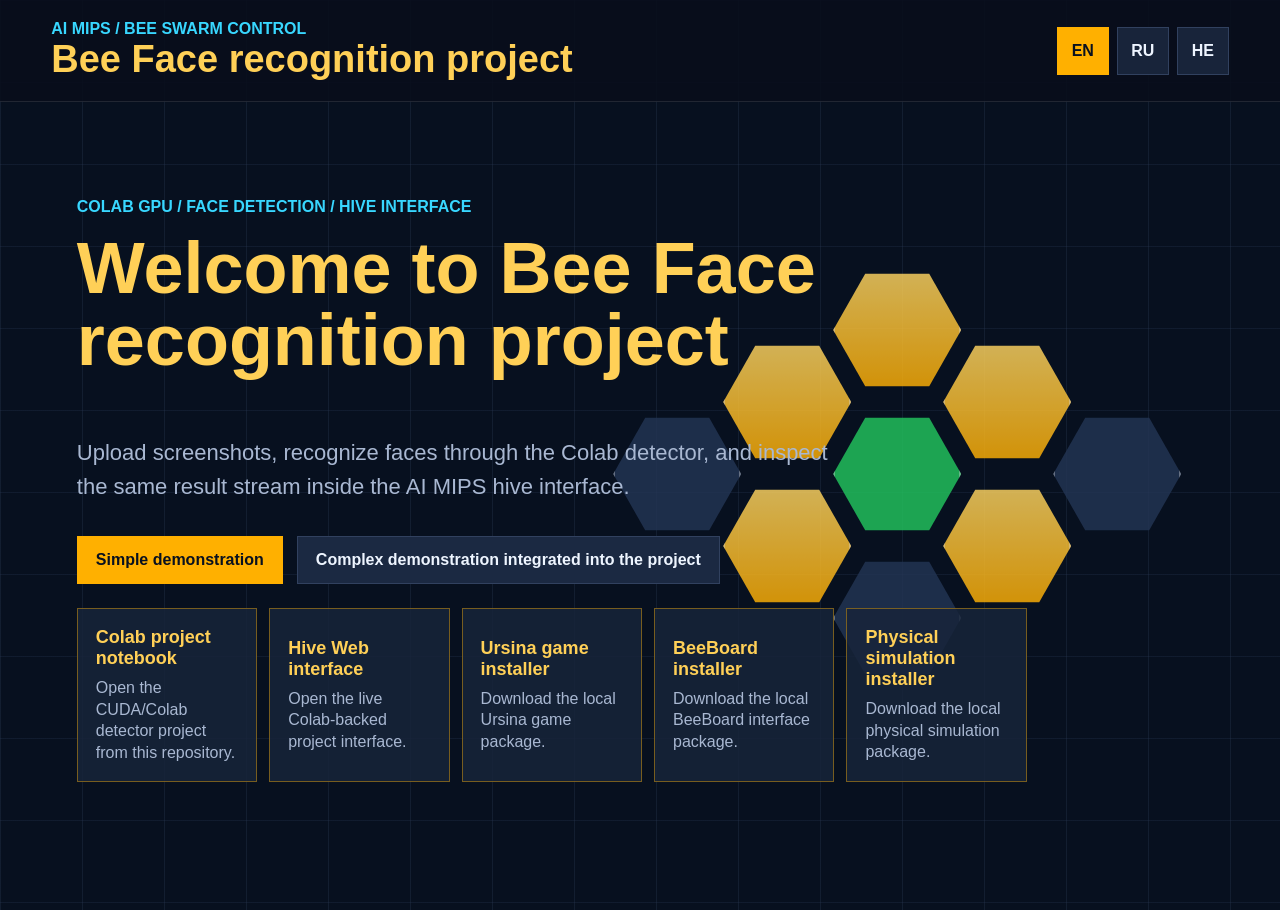
==== backup/index.html @ 32184460 "Open local BeeBoard directly" ====
<!doctype html>
<html lang="en">
<head>
  <meta charset="utf-8">
  <meta name="viewport" content="width=device-width, initial-scale=1">
  <title>Bee Face recognition project</title>
  <link rel="stylesheet" href="styles.css">
</head>
<body>
  <header class="topbar">
    <div>
      <div class="eyebrow">AI MIPS / BEE SWARM CONTROL</div>
      <h1>Bee Face recognition project</h1>
    </div>
    <nav class="nav">
      <button class="lang active" data-lang="en">EN</button>
      <button class="lang" data-lang="ru">RU</button>
      <button class="lang" data-lang="he">HE</button>
    </nav>
  </header>

  <main>
    <section id="home" class="hero view active">
      <div class="hero-copy">
        <p class="kicker" data-i18n="kicker">COLAB GPU / FACE DETECTION / HIVE INTERFACE</p>
        <h2 data-i18n="title">Welcome to Bee Face recognition project</h2>
        <p class="lead" data-i18n="lead">
          Upload screenshots, recognize faces through the Colab detector, and inspect the same result stream inside the AI MIPS hive interface.
        </p>
        <div class="actions">
          <button class="primary" data-target="simple" data-i18n="simple">Simple demonstration</button>
          <button class="secondary" data-target="complex" data-i18n="complex">Complex demonstration integrated into the project</button>
        </div>
        <div class="tool-links" aria-label="Connected project tools">
          <a class="tool-card" href="https://colab.research.google.com/github/Holodininyaroslav/bee-face-recognition-project/blob/main/colab/colab_public_one_image_site.ipynb" target="_blank" rel="noreferrer">
            <strong data-i18n="toolColab">Colab project notebook</strong>
            <span data-i18n="toolColabText">Open the CUDA/Colab detector project from this repository.</span>
          </a>
          <a class="tool-card" href="https://ee07e4d13143a83c91.gradio.live/hive-web" target="_blank" rel="noreferrer">
            <strong data-i18n="toolHive">Hive Web interface</strong>
            <span data-i18n="toolHiveText">Open the live Colab-backed project interface.</span>
          </a>
          <a class="tool-card" href="https://github.com/Holodininyaroslav/bee-face-recognition-project/releases/latest/download/bee_ursina_game_installer.zip" target="_blank" rel="noreferrer">
            <strong data-i18n="toolUrsina">Ursina game installer</strong>
            <span data-i18n="toolUrsinaText">Download the local Ursina game package.</span>
          </a>
          <a class="tool-card" href="https://github.com/Holodininyaroslav/bee-face-recognition-project/releases/latest/download/beeboard_interface_installer.zip" target="_blank" rel="noreferrer">
            <strong data-i18n="toolBeeBoard">BeeBoard installer</strong>
            <span data-i18n="toolBeeBoardText">Download the local BeeBoard interface package.</span>
          </a>
          <a class="tool-card" href="https://github.com/Holodininyaroslav/bee-face-recognition-project/releases/latest/download/physical_simulation_installer.zip" target="_blank" rel="noreferrer">
            <strong data-i18n="toolPhysical">Physical simulation installer</strong>
            <span data-i18n="toolPhysicalText">Download the local physical simulation package.</span>
          </a>
        </div>
      </div>
      <div class="honey-art" aria-hidden="true">
        <span></span><span></span><span></span><span></span><span></span>
        <span></span><span></span><span></span><span></span>
      </div>
    </section>

    <section id="simple" class="view panel">
      <div class="panel-head">
        <div>
          <p class="kicker" data-i18n="simpleKicker">SIMPLE MODE</p>
          <h2 data-i18n="simpleTitle">Simple face recognition demo</h2>
        </div>
        <button class="ghost" data-target="home" data-i18n="back">Back</button>
      </div>
      <div class="split">
        <div class="drop">
          <input id="imageInput" type="file" accept="image/*">
          <img id="preview" alt="">
          <p id="dropText" data-i18n="drop">Choose an image, then open the live Colab detector.</p>
        </div>
        <div class="result">
          <h3 data-i18n="liveDetector">Live detector</h3>
          <p data-i18n="simpleNote">
            GitHub Pages is static, so recognition runs on the connected Colab service.
          </p>
          <a class="primary link" href="https://ee07e4d13143a83c91.gradio.live/" target="_blank" rel="noreferrer" data-i18n="openColab">
            Open Colab detector
          </a>
        </div>
      </div>
    </section>

    <section id="complex" class="view panel full">
      <div class="panel-head">
        <div>
          <p class="kicker" data-i18n="complexKicker">INTEGRATED MODE</p>
          <h2 data-i18n="complexTitle">AI MIPS Hive Web</h2>
        </div>
        <div class="panel-actions">
          <a class="ghost link" href="https://colab.research.google.com/github/Holodininyaroslav/bee-face-recognition-project/blob/main/colab/colab_public_one_image_site.ipynb" target="_blank" rel="noreferrer" data-i18n="openColabProject">Open Colab project</a>
          <a class="ghost link" href="https://ee07e4d13143a83c91.gradio.live/hive-web" target="_blank" rel="noreferrer" data-i18n="openHive">Open Hive Web</a>
          <a class="ghost link" href="https://github.com/Holodininyaroslav/bee-face-recognition-project/releases/latest/download/bee_ursina_game_installer.zip" target="_blank" rel="noreferrer" data-i18n="downloadUrsina">Ursina installer</a>
          <a class="ghost link" href="https://github.com/Holodininyaroslav/bee-face-recognition-project/releases/latest/download/beeboard_interface_installer.zip" target="_blank" rel="noreferrer" data-i18n="downloadBeeBoard">BeeBoard installer</a>
          <a class="ghost link" href="https://github.com/Holodininyaroslav/bee-face-recognition-project/releases/latest/download/physical_simulation_installer.zip" target="_blank" rel="noreferrer" data-i18n="downloadPhysical">Physical installer</a>
          <button class="ghost" data-target="home" data-i18n="back">Back</button>
        </div>
      </div>
      <div class="iframe-shell">
        <iframe
          title="AI MIPS Hive Web"
          src="https://ee07e4d13143a83c91.gradio.live/hive-web"
          loading="lazy"
          referrerpolicy="no-referrer">
        </iframe>
      </div>
    </section>
  </main>

  <script src="script.js"></script>
</body>
</html>
---- backup/styles.css ----
:root {
  color-scheme: dark;
  --bg: #07101f;
  --panel: #101827;
  --panel-2: #17243a;
  --line: #31415f;
  --gold: #ffb000;
  --gold-2: #ffd057;
  --cyan: #38d7ff;
  --green: #67f097;
  --text: #eef5ff;
  --muted: #a9b8d2;
}

* { box-sizing: border-box; }

body {
  margin: 0;
  min-height: 100vh;
  background:
    linear-gradient(90deg, rgba(49,65,95,.28) 1px, transparent 1px) 0 0 / 82px 82px,
    linear-gradient(rgba(49,65,95,.24) 1px, transparent 1px) 0 0 / 82px 82px,
    var(--bg);
  color: var(--text);
  font-family: Segoe UI, Arial, sans-serif;
}

.topbar {
  min-height: 92px;
  display: flex;
  align-items: center;
  justify-content: space-between;
  gap: 24px;
  padding: 20px clamp(18px, 4vw, 56px);
  border-bottom: 1px solid rgba(255,255,255,.1);
  background: rgba(8, 13, 27, .88);
}

.eyebrow, .kicker {
  color: var(--cyan);
  font-weight: 900;
  text-transform: uppercase;
  letter-spacing: 0;
}

h1, h2, h3, p { margin-top: 0; }

h1 {
  margin-bottom: 0;
  color: var(--gold-2);
  font-size: clamp(24px, 3vw, 38px);
}

h2 {
  color: var(--gold-2);
  font-size: clamp(34px, 6vw, 72px);
  line-height: 1;
  max-width: 900px;
}

.nav {
  display: flex;
  gap: 8px;
}

button, .link {
  min-height: 48px;
  border: 1px solid var(--line);
  background: #18243a;
  color: var(--text);
  font: inherit;
  font-weight: 900;
  cursor: pointer;
  padding: 12px 18px;
  text-decoration: none;
}

button:hover, .link:hover { border-color: var(--gold); }

.lang {
  width: 52px;
  padding-inline: 0;
}

.lang.active, .primary {
  background: var(--gold);
  color: #09111f;
  border-color: var(--gold);
}

.secondary {
  background: #1b2942;
  color: var(--text);
}

.ghost {
  background: transparent;
}

.view {
  display: none;
}

.view.active {
  display: block;
}

.hero {
  min-height: calc(100vh - 92px);
  position: relative;
  overflow: hidden;
  padding: clamp(40px, 8vw, 96px) clamp(18px, 6vw, 88px);
}

.hero-copy {
  position: relative;
  z-index: 2;
  max-width: 950px;
}

.lead {
  max-width: 760px;
  color: var(--muted);
  font-size: 22px;
  line-height: 1.55;
}

.actions {
  display: flex;
  flex-wrap: wrap;
  gap: 14px;
  margin-top: 32px;
}

.tool-links {
  display: grid;
  grid-template-columns: repeat(5, minmax(150px, 1fr));
  gap: 12px;
  max-width: 1180px;
  margin-top: 24px;
}

.tool-card {
  min-height: 116px;
  display: flex;
  flex-direction: column;
  justify-content: center;
  gap: 8px;
  padding: 18px;
  border: 1px solid rgba(255, 176, 0, .42);
  background: rgba(23, 36, 58, .84);
  color: var(--text);
  text-decoration: none;
}

.tool-card:hover {
  border-color: var(--gold);
  background: rgba(255, 176, 0, .14);
}

.tool-card strong {
  color: var(--gold-2);
  font-size: 18px;
}

.tool-card span {
  color: var(--muted);
  line-height: 1.35;
}

.honey-art {
  position: absolute;
  right: 6vw;
  top: 16vh;
  width: min(46vw, 560px);
  height: min(46vw, 560px);
  opacity: .82;
}

.honey-art span {
  position: absolute;
  width: 128px;
  aspect-ratio: 1;
  clip-path: polygon(25% 6%, 75% 6%, 100% 50%, 75% 94%, 25% 94%, 0 50%);
  background: linear-gradient(#ffd766, #ffae00);
  border: 2px solid rgba(255,255,255,.4);
}

.honey-art span:nth-child(1) { left: 190px; top: 20px; }
.honey-art span:nth-child(2) { left: 80px; top: 92px; }
.honey-art span:nth-child(3) { left: 300px; top: 92px; }
.honey-art span:nth-child(4) { left: 190px; top: 164px; background: #22c55e; }
.honey-art span:nth-child(5) { left: 80px; top: 236px; }
.honey-art span:nth-child(6) { left: 300px; top: 236px; }
.honey-art span:nth-child(7) { left: 190px; top: 308px; background: #233554; }
.honey-art span:nth-child(8) { left: 410px; top: 164px; background: #233554; }
.honey-art span:nth-child(9) { left: -30px; top: 164px; background: #233554; }

.panel {
  margin: clamp(18px, 4vw, 48px);
  padding: clamp(18px, 3vw, 32px);
  border: 1px solid var(--line);
  background: rgba(16, 24, 39, .94);
}

.panel.full {
  margin: 16px;
  padding: 16px;
}

.panel-head {
  display: flex;
  align-items: start;
  justify-content: space-between;
  gap: 20px;
  margin-bottom: 20px;
}

.panel-actions {
  display: flex;
  flex-wrap: wrap;
  justify-content: flex-end;
  gap: 10px;
}

.panel h2 {
  font-size: clamp(28px, 4vw, 46px);
}

.split {
  display: grid;
  grid-template-columns: minmax(280px, 1fr) minmax(280px, 1fr);
  gap: 20px;
}

.drop, .result {
  min-height: 360px;
  border: 1px solid var(--line);
  background: #0b1324;
  padding: 22px;
}

.drop input {
  width: 100%;
  margin-bottom: 18px;
}

.drop img {
  display: none;
  width: 100%;
  max-height: 260px;
  object-fit: contain;
  border: 1px solid var(--line);
  background: #060b14;
}

.drop.has-image img { display: block; }

.result p {
  color: var(--muted);
  line-height: 1.5;
}

.iframe-shell {
  height: calc(100vh - 190px);
  min-height: 620px;
  border: 1px solid var(--line);
  background: #050a14;
}

iframe {
  width: 100%;
  height: 100%;
  border: 0;
}

@media (max-width: 820px) {
  .topbar, .panel-head, .split {
    display: block;
  }
  .nav, .actions, .panel-actions {
    margin-top: 16px;
  }
  .tool-links {
    grid-template-columns: 1fr;
  }
  .honey-art {
    opacity: .28;
    right: -160px;
  }
}
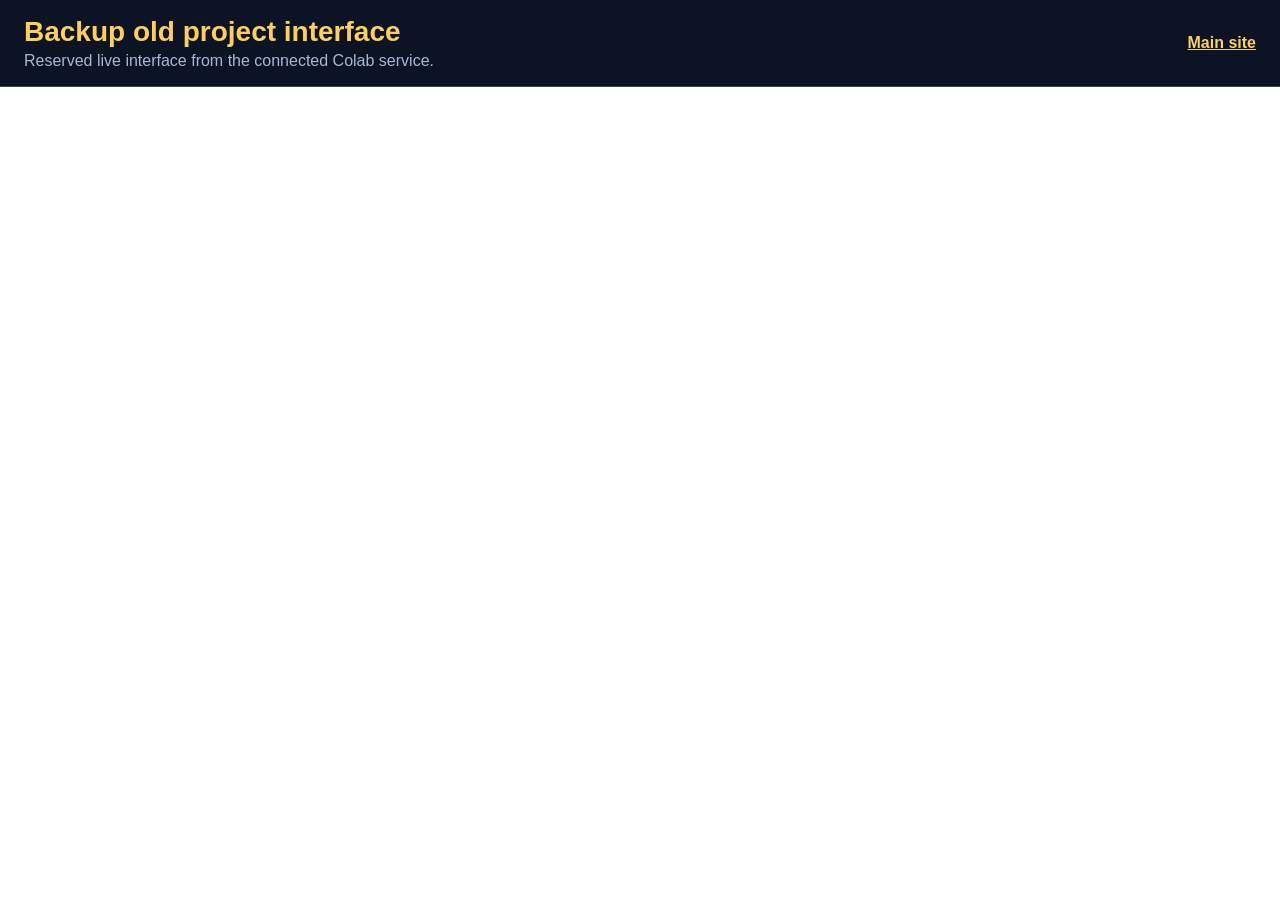
==== commit 3417dcfe: "Fix Pages project routing and backup site" ====
--- a/backup/index.html
+++ b/backup/index.html
@@ -3,115 +3,30 @@
 <head>
   <meta charset="utf-8">
   <meta name="viewport" content="width=device-width, initial-scale=1">
-  <title>Bee Face recognition project</title>
-  <link rel="stylesheet" href="styles.css">
+  <title>Backup Bee Face recognition interface</title>
+  <style>
+    :root { color-scheme: dark; --bg:#07101f; --line:#31415f; --gold:#ffd057; --text:#eef5ff; --muted:#a9b8d2; }
+    * { box-sizing: border-box; }
+    body { margin:0; min-height:100vh; background:var(--bg); color:var(--text); font-family:Segoe UI,Arial,sans-serif; }
+    header { min-height:76px; display:flex; align-items:center; justify-content:space-between; gap:18px; padding:16px 24px; border-bottom:1px solid var(--line); background:#0b1324; }
+    h1 { margin:0; color:var(--gold); font-size:28px; }
+    p { margin:4px 0 0; color:var(--muted); }
+    a { color:var(--gold); font-weight:800; }
+    iframe { display:block; width:100%; height:calc(100vh - 76px); border:0; background:#050a14; }
+  </style>
 </head>
 <body>
-  <header class="topbar">
+  <header>
     <div>
-      <div class="eyebrow">AI MIPS / BEE SWARM CONTROL</div>
-      <h1>Bee Face recognition project</h1>
+      <h1>Backup old project interface</h1>
+      <p>Reserved live interface from the connected Colab service.</p>
     </div>
-    <nav class="nav">
-      <button class="lang active" data-lang="en">EN</button>
-      <button class="lang" data-lang="ru">RU</button>
-      <button class="lang" data-lang="he">HE</button>
-    </nav>
+    <a href="../">Main site</a>
   </header>
-
-  <main>
-    <section id="home" class="hero view active">
-      <div class="hero-copy">
-        <p class="kicker" data-i18n="kicker">COLAB GPU / FACE DETECTION / HIVE INTERFACE</p>
-        <h2 data-i18n="title">Welcome to Bee Face recognition project</h2>
-        <p class="lead" data-i18n="lead">
-          Upload screenshots, recognize faces through the Colab detector, and inspect the same result stream inside the AI MIPS hive interface.
-        </p>
-        <div class="actions">
-          <button class="primary" data-target="simple" data-i18n="simple">Simple demonstration</button>
-          <button class="secondary" data-target="complex" data-i18n="complex">Complex demonstration integrated into the project</button>
-        </div>
-        <div class="tool-links" aria-label="Connected project tools">
-          <a class="tool-card" href="https://colab.research.google.com/github/Holodininyaroslav/bee-face-recognition-project/blob/main/colab/colab_public_one_image_site.ipynb" target="_blank" rel="noreferrer">
-            <strong data-i18n="toolColab">Colab project notebook</strong>
-            <span data-i18n="toolColabText">Open the CUDA/Colab detector project from this repository.</span>
-          </a>
-          <a class="tool-card" href="https://ee07e4d13143a83c91.gradio.live/hive-web" target="_blank" rel="noreferrer">
-            <strong data-i18n="toolHive">Hive Web interface</strong>
-            <span data-i18n="toolHiveText">Open the live Colab-backed project interface.</span>
-          </a>
-          <a class="tool-card" href="https://github.com/Holodininyaroslav/bee-face-recognition-project/releases/latest/download/bee_ursina_game_installer.zip" target="_blank" rel="noreferrer">
-            <strong data-i18n="toolUrsina">Ursina game installer</strong>
-            <span data-i18n="toolUrsinaText">Download the local Ursina game package.</span>
-          </a>
-          <a class="tool-card" href="https://github.com/Holodininyaroslav/bee-face-recognition-project/releases/latest/download/beeboard_interface_installer.zip" target="_blank" rel="noreferrer">
-            <strong data-i18n="toolBeeBoard">BeeBoard installer</strong>
-            <span data-i18n="toolBeeBoardText">Download the local BeeBoard interface package.</span>
-          </a>
-          <a class="tool-card" href="https://github.com/Holodininyaroslav/bee-face-recognition-project/releases/latest/download/physical_simulation_installer.zip" target="_blank" rel="noreferrer">
-            <strong data-i18n="toolPhysical">Physical simulation installer</strong>
-            <span data-i18n="toolPhysicalText">Download the local physical simulation package.</span>
-          </a>
-        </div>
-      </div>
-      <div class="honey-art" aria-hidden="true">
-        <span></span><span></span><span></span><span></span><span></span>
-        <span></span><span></span><span></span><span></span>
-      </div>
-    </section>
-
-    <section id="simple" class="view panel">
-      <div class="panel-head">
-        <div>
-          <p class="kicker" data-i18n="simpleKicker">SIMPLE MODE</p>
-          <h2 data-i18n="simpleTitle">Simple face recognition demo</h2>
-        </div>
-        <button class="ghost" data-target="home" data-i18n="back">Back</button>
-      </div>
-      <div class="split">
-        <div class="drop">
-          <input id="imageInput" type="file" accept="image/*">
-          <img id="preview" alt="">
-          <p id="dropText" data-i18n="drop">Choose an image, then open the live Colab detector.</p>
-        </div>
-        <div class="result">
-          <h3 data-i18n="liveDetector">Live detector</h3>
-          <p data-i18n="simpleNote">
-            GitHub Pages is static, so recognition runs on the connected Colab service.
-          </p>
-          <a class="primary link" href="https://ee07e4d13143a83c91.gradio.live/" target="_blank" rel="noreferrer" data-i18n="openColab">
-            Open Colab detector
-          </a>
-        </div>
-      </div>
-    </section>
-
-    <section id="complex" class="view panel full">
-      <div class="panel-head">
-        <div>
-          <p class="kicker" data-i18n="complexKicker">INTEGRATED MODE</p>
-          <h2 data-i18n="complexTitle">AI MIPS Hive Web</h2>
-        </div>
-        <div class="panel-actions">
-          <a class="ghost link" href="https://colab.research.google.com/github/Holodininyaroslav/bee-face-recognition-project/blob/main/colab/colab_public_one_image_site.ipynb" target="_blank" rel="noreferrer" data-i18n="openColabProject">Open Colab project</a>
-          <a class="ghost link" href="https://ee07e4d13143a83c91.gradio.live/hive-web" target="_blank" rel="noreferrer" data-i18n="openHive">Open Hive Web</a>
-          <a class="ghost link" href="https://github.com/Holodininyaroslav/bee-face-recognition-project/releases/latest/download/bee_ursina_game_installer.zip" target="_blank" rel="noreferrer" data-i18n="downloadUrsina">Ursina installer</a>
-          <a class="ghost link" href="https://github.com/Holodininyaroslav/bee-face-recognition-project/releases/latest/download/beeboard_interface_installer.zip" target="_blank" rel="noreferrer" data-i18n="downloadBeeBoard">BeeBoard installer</a>
-          <a class="ghost link" href="https://github.com/Holodininyaroslav/bee-face-recognition-project/releases/latest/download/physical_simulation_installer.zip" target="_blank" rel="noreferrer" data-i18n="downloadPhysical">Physical installer</a>
-          <button class="ghost" data-target="home" data-i18n="back">Back</button>
-        </div>
-      </div>
-      <div class="iframe-shell">
-        <iframe
-          title="AI MIPS Hive Web"
-          src="https://ee07e4d13143a83c91.gradio.live/hive-web"
-          loading="lazy"
-          referrerpolicy="no-referrer">
-        </iframe>
-      </div>
-    </section>
-  </main>
-
-  <script src="script.js"></script>
+  <iframe
+    title="Backup Hive interface"
+    src="https://3a91b5263b48ae2436.gradio.live/hive-web"
+    referrerpolicy="no-referrer">
+  </iframe>
 </body>
 </html>
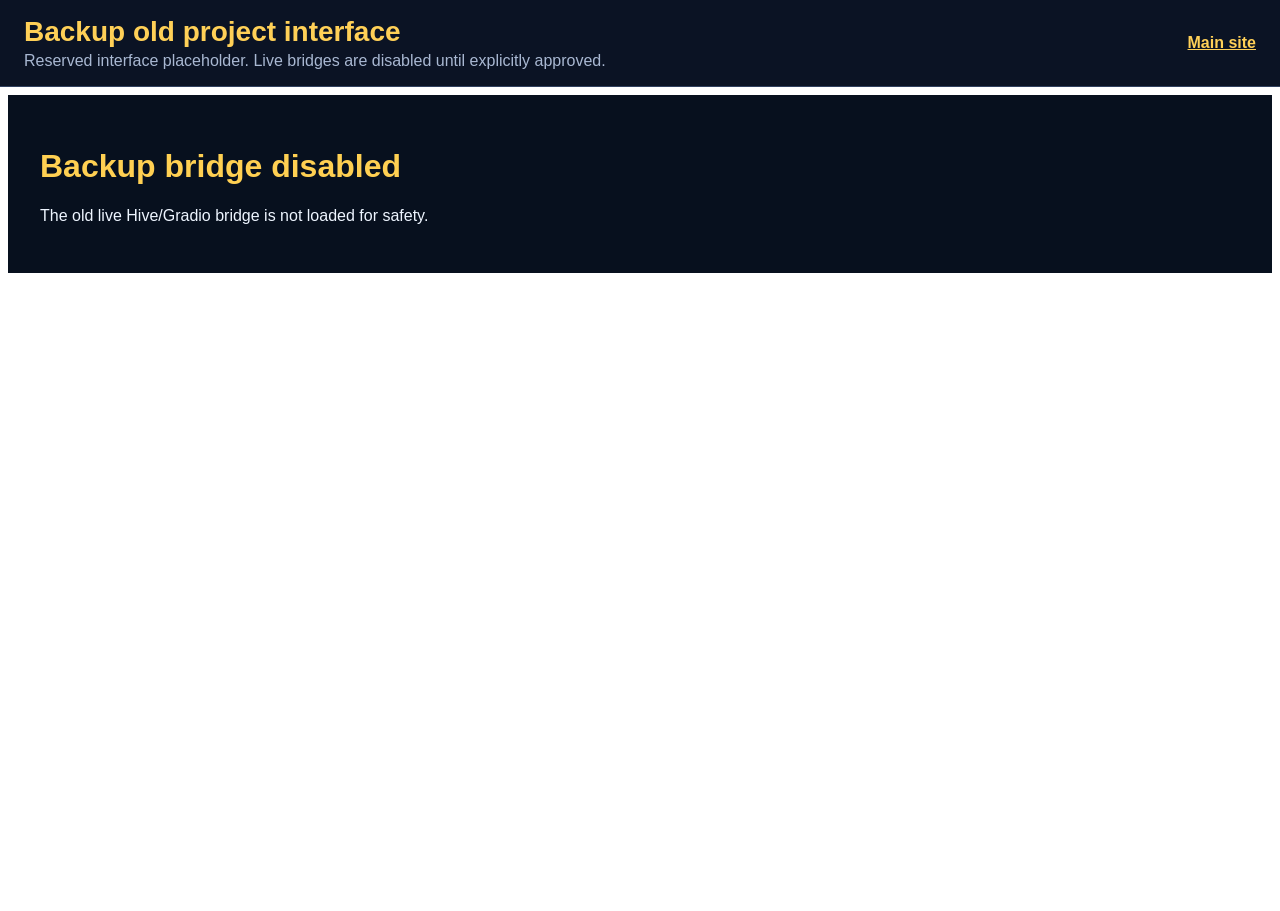
==== commit 036ed16f: "Disable public bridge links for safety" ====
--- a/backup/index.html
+++ b/backup/index.html
@@ -19,13 +19,13 @@
   <header>
     <div>
       <h1>Backup old project interface</h1>
-      <p>Reserved live interface from the connected Colab service.</p>
+      <p>Reserved interface placeholder. Live bridges are disabled until explicitly approved.</p>
     </div>
     <a href="../">Main site</a>
   </header>
   <iframe
     title="Backup Hive interface"
-    src="https://3a91b5263b48ae2436.gradio.live/hive-web"
+    srcdoc="<div style='font-family:Segoe UI,Arial,sans-serif;background:#07101e;color:#eef5ff;min-height:100%;padding:32px'><h1 style='color:#ffd052'>Backup bridge disabled</h1><p>The old live Hive/Gradio bridge is not loaded for safety.</p></div>"
     referrerpolicy="no-referrer">
   </iframe>
 </body>
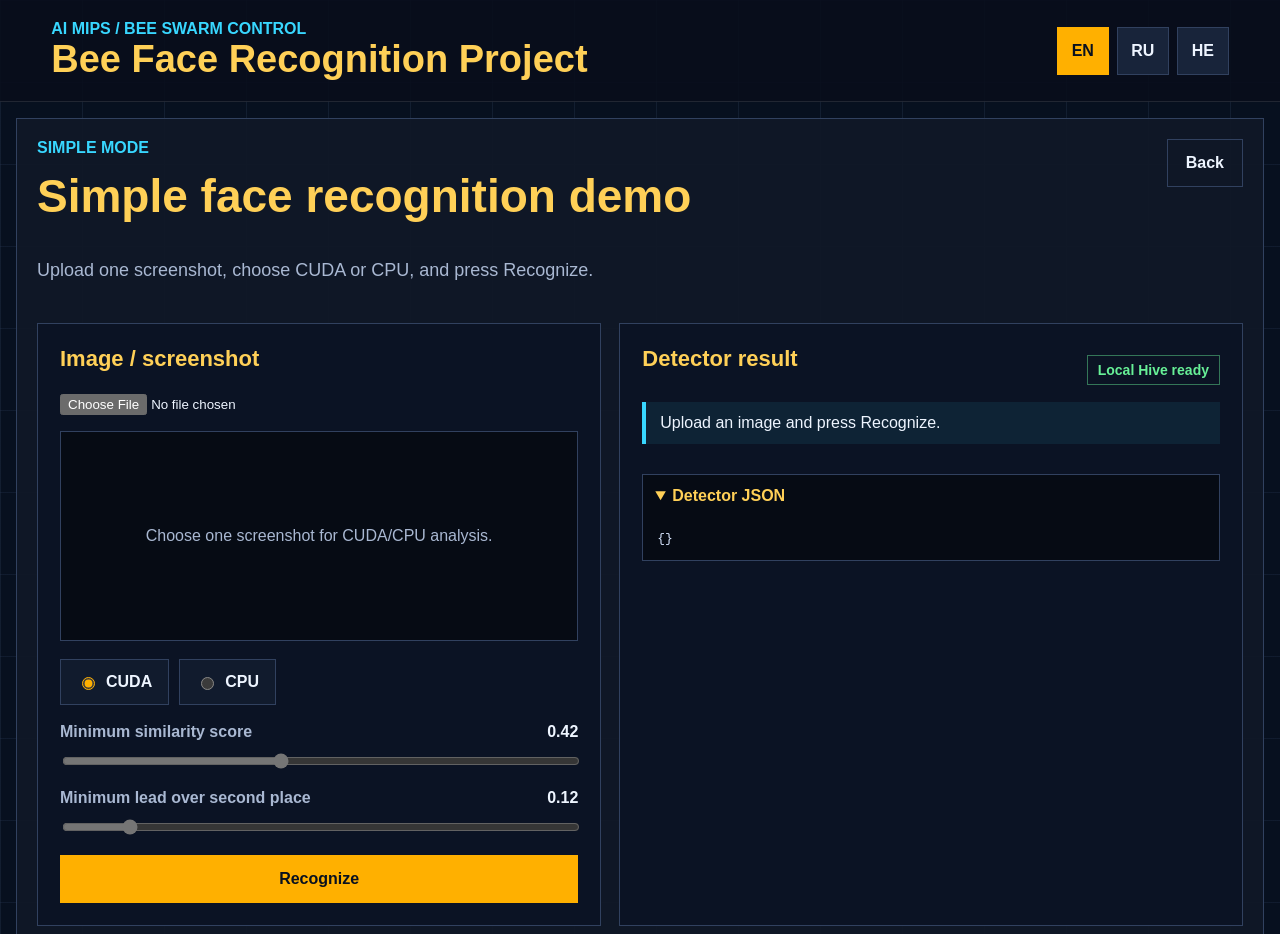
==== commit 212dbc4c: "Retire obsolete GitHub Pages views" ====
--- a/backup/index.html
+++ b/backup/index.html
@@ -3,30 +3,11 @@
 <head>
   <meta charset="utf-8">
   <meta name="viewport" content="width=device-width, initial-scale=1">
-  <title>Backup Bee Face recognition interface</title>
-  <style>
-    :root { color-scheme: dark; --bg:#07101f; --line:#31415f; --gold:#ffd057; --text:#eef5ff; --muted:#a9b8d2; }
-    * { box-sizing: border-box; }
-    body { margin:0; min-height:100vh; background:var(--bg); color:var(--text); font-family:Segoe UI,Arial,sans-serif; }
-    header { min-height:76px; display:flex; align-items:center; justify-content:space-between; gap:18px; padding:16px 24px; border-bottom:1px solid var(--line); background:#0b1324; }
-    h1 { margin:0; color:var(--gold); font-size:28px; }
-    p { margin:4px 0 0; color:var(--muted); }
-    a { color:var(--gold); font-weight:800; }
-    iframe { display:block; width:100%; height:calc(100vh - 76px); border:0; background:#050a14; }
-  </style>
+  <meta http-equiv="refresh" content="0; url=../?view=simple">
+  <meta name="robots" content="noindex">
+  <title>Native CUDA Face Recognition</title>
 </head>
 <body>
-  <header>
-    <div>
-      <h1>Backup old project interface</h1>
-      <p>Reserved interface placeholder. Live bridges are disabled until explicitly approved.</p>
-    </div>
-    <a href="../">Main site</a>
-  </header>
-  <iframe
-    title="Backup Hive interface"
-    srcdoc="<div style='font-family:Segoe UI,Arial,sans-serif;background:#07101e;color:#eef5ff;min-height:100%;padding:32px'><h1 style='color:#ffd052'>Backup bridge disabled</h1><p>The old live Hive/Gradio bridge is not loaded for safety.</p></div>"
-    referrerpolicy="no-referrer">
-  </iframe>
+  <p><a href="../?view=simple">Open the current native C++/CUDA demonstration</a></p>
 </body>
 </html>
